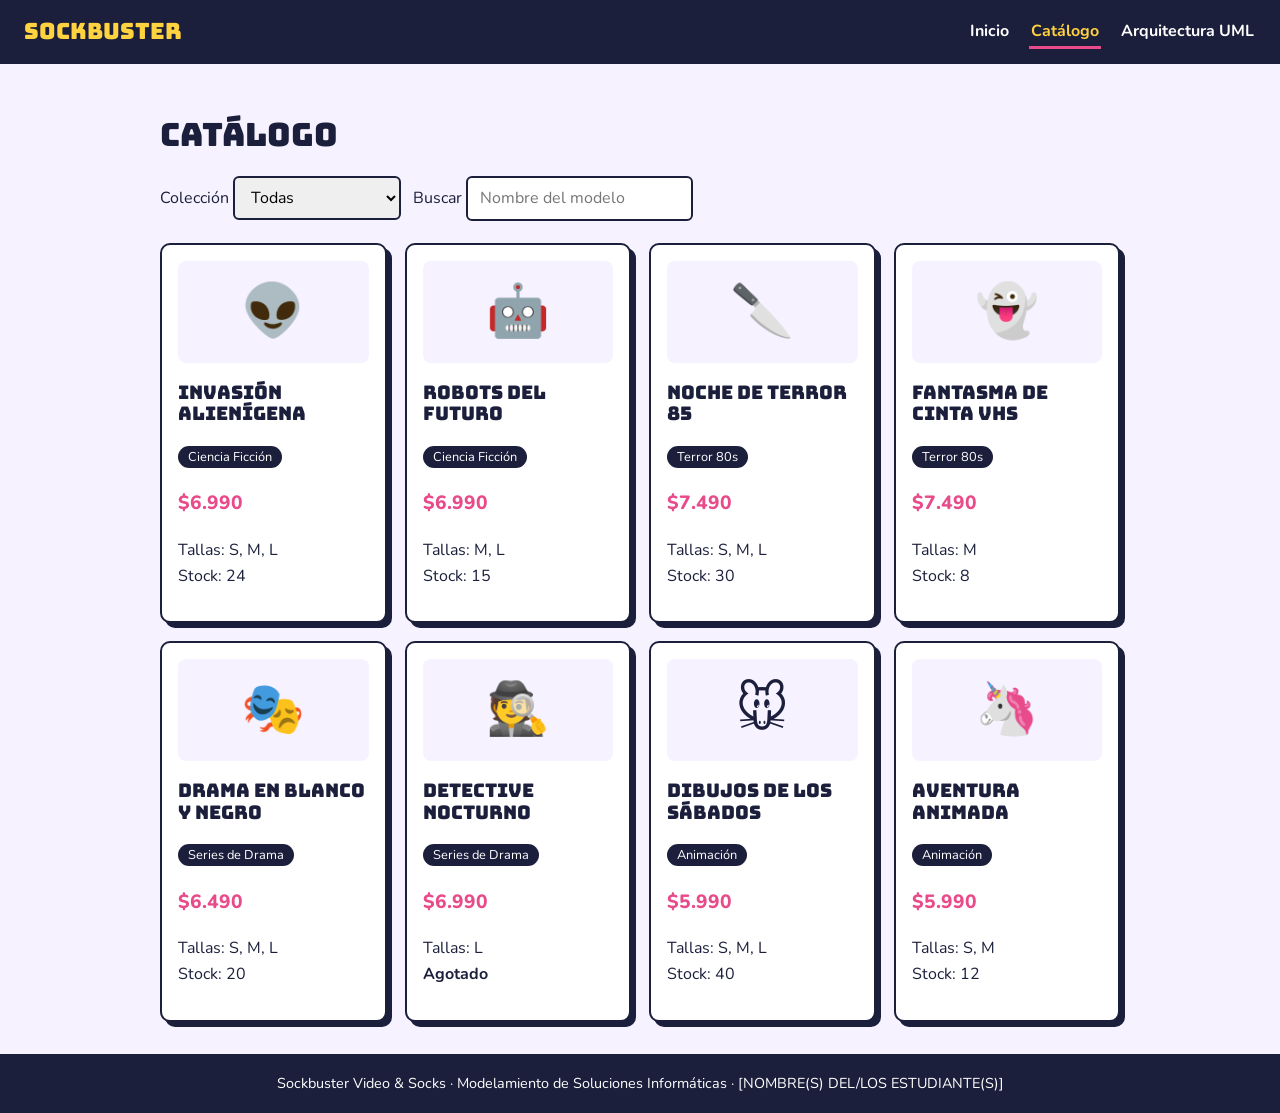
==== catalogo.html @ 6f68cc79 "Add files via upload" ====
<!DOCTYPE html><html lang="es"><head><meta charset="utf-8"><meta name="viewport" content="width=device-width,initial-scale=1"><link rel="stylesheet" href="style.css"><link href="https://fonts.googleapis.com/css2?family=Bungee&family=Nunito:wght@400;800&display=swap" rel="stylesheet"><title>Catálogo | Sockbuster</title></head><body>
<header><a class="logo" href="index.html">SOCKBUSTER</a><nav><a  href="index.html">Inicio</a><a class="on" href="catalogo.html">Catálogo</a><a  href="diagramas.html">Arquitectura UML</a></nav></header>
<main><h1>Catálogo</h1>
<div class="filters">
<label>Colección <select id="cat"><option value="">Todas</option></select></label>
<label>Buscar <input id="q" type="search" placeholder="Nombre del modelo"></label></div>
<div class="grid" id="lista" aria-live="polite"></div></main>
<script>
const P=[
{n:"Invasión Alienígena",c:"Ciencia Ficción",e:"👽",p:6990,s:24,t:["S","M","L"]},
{n:"Robots del Futuro",c:"Ciencia Ficción",e:"🤖",p:6990,s:15,t:["M","L"]},
{n:"Noche de Terror 85",c:"Terror 80s",e:"🔪",p:7490,s:30,t:["S","M","L"]},
{n:"Fantasma de Cinta VHS",c:"Terror 80s",e:"👻",p:7490,s:8,t:["M"]},
{n:"Drama en Blanco y Negro",c:"Series de Drama",e:"🎭",p:6490,s:20,t:["S","M","L"]},
{n:"Detective Nocturno",c:"Series de Drama",e:"🕵️",p:6990,s:0,t:["L"]},
{n:"Dibujos de los Sábados",c:"Animación",e:"🐭",p:5990,s:40,t:["S","M","L"]},
{n:"Aventura Animada",c:"Animación",e:"🦄",p:5990,s:12,t:["S","M"]}];
const $=id=>document.getElementById(id),cat=$("cat"),q=$("q"),L=$("lista");
[...new Set(P.map(x=>x.c))].forEach(c=>cat.add(new Option(c,c)));
function pintar(){
 const f=P.filter(x=>(!cat.value||x.c===cat.value)&&x.n.toLowerCase().includes(q.value.toLowerCase()));
 L.innerHTML=f.length?f.map(x=>`<article class="card"><div class="foto" aria-hidden="true">${x.e}</div><h3>${x.n}</h3><span class="tag">${x.c}</span><p class="price">$${x.p.toLocaleString("es-CL")}</p><p>Tallas: ${x.t.join(", ")}<br>${x.s?"Stock: "+x.s:"<strong>Agotado</strong>"}</p></article>`).join(""):"<p>No hay calcetines que coincidan. Prueba con otra colección.</p>";}
cat.onchange=q.oninput=pintar;pintar();
</script>
<footer>Sockbuster Video &amp; Socks · Modelamiento de Soluciones Informáticas · [NOMBRE(S) DEL/LOS ESTUDIANTE(S)]</footer></body></html>
---- style.css ----
:root{--bg:#f6f2ff;--ink:#1b1f3b;--navy:#1b1f3b;--yellow:#ffd23f;--pink:#e84a8a;--card:#fff}
*{box-sizing:border-box}
body{margin:0;font-family:'Nunito',system-ui,sans-serif;background:var(--bg);color:var(--ink);line-height:1.6}
h1,h2,h3{font-family:'Bungee',Impact,sans-serif;font-weight:400;line-height:1.15}
header{background:var(--navy);padding:14px 24px;display:flex;flex-wrap:wrap;gap:16px;align-items:center;justify-content:space-between}
.logo{font-family:'Bungee',Impact,sans-serif;color:var(--yellow);font-size:1.4rem;text-decoration:none}
nav a{color:#fff;margin-left:18px;text-decoration:none;font-weight:700;padding:4px 2px}
nav a:hover,nav a.on{color:var(--yellow);border-bottom:3px solid var(--pink)}
a:focus-visible,button:focus-visible,select:focus-visible,input:focus-visible{outline:3px solid var(--pink);outline-offset:2px}
.hero{background:var(--navy);color:#fff;padding:64px 24px;text-align:center;border-bottom:8px solid var(--yellow)}
.hero h1{font-size:clamp(2rem,7vw,4.2rem);margin:0 0 12px;color:var(--yellow);text-shadow:4px 4px 0 var(--pink)}
.hero p{max-width:60ch;margin:0 auto 20px}
.btn{display:inline-block;background:var(--pink);color:#fff;padding:10px 22px;border-radius:6px;font-weight:800;text-decoration:none;border:0;cursor:pointer}
main{max-width:1000px;margin:0 auto;padding:32px 20px}
.team{background:var(--yellow);padding:16px;border-radius:8px;display:inline-block;margin-top:8px}
.grid{display:grid;grid-template-columns:repeat(auto-fill,minmax(210px,1fr));gap:18px}
.card{background:var(--card);border:2px solid var(--navy);border-radius:10px;padding:16px;box-shadow:5px 5px 0 var(--navy)}
.card .foto{font-size:3.2rem;text-align:center;background:var(--bg);border-radius:8px;padding:10px}
.tag{font-size:.8rem;background:var(--navy);color:#fff;border-radius:99px;padding:2px 10px}
.price{font-weight:800;color:var(--pink);font-size:1.2rem}
.filters{display:flex;flex-wrap:wrap;gap:12px;margin-bottom:22px}
.filters select,.filters input{padding:8px 12px;border:2px solid var(--navy);border-radius:6px;font:inherit}
.view{background:var(--card);border-left:8px solid var(--pink);border-radius:8px;padding:8px 22px 20px;margin-bottom:28px}
.mermaid{overflow-x:auto;background:#fff;padding:10px;border:1px solid #ccc;border-radius:6px}
footer{background:var(--navy);color:#fff;text-align:center;padding:18px;font-size:.9rem}
@media(prefers-reduced-motion:no-preference){.card{transition:transform .15s}.card:hover{transform:translate(-2px,-2px)}}
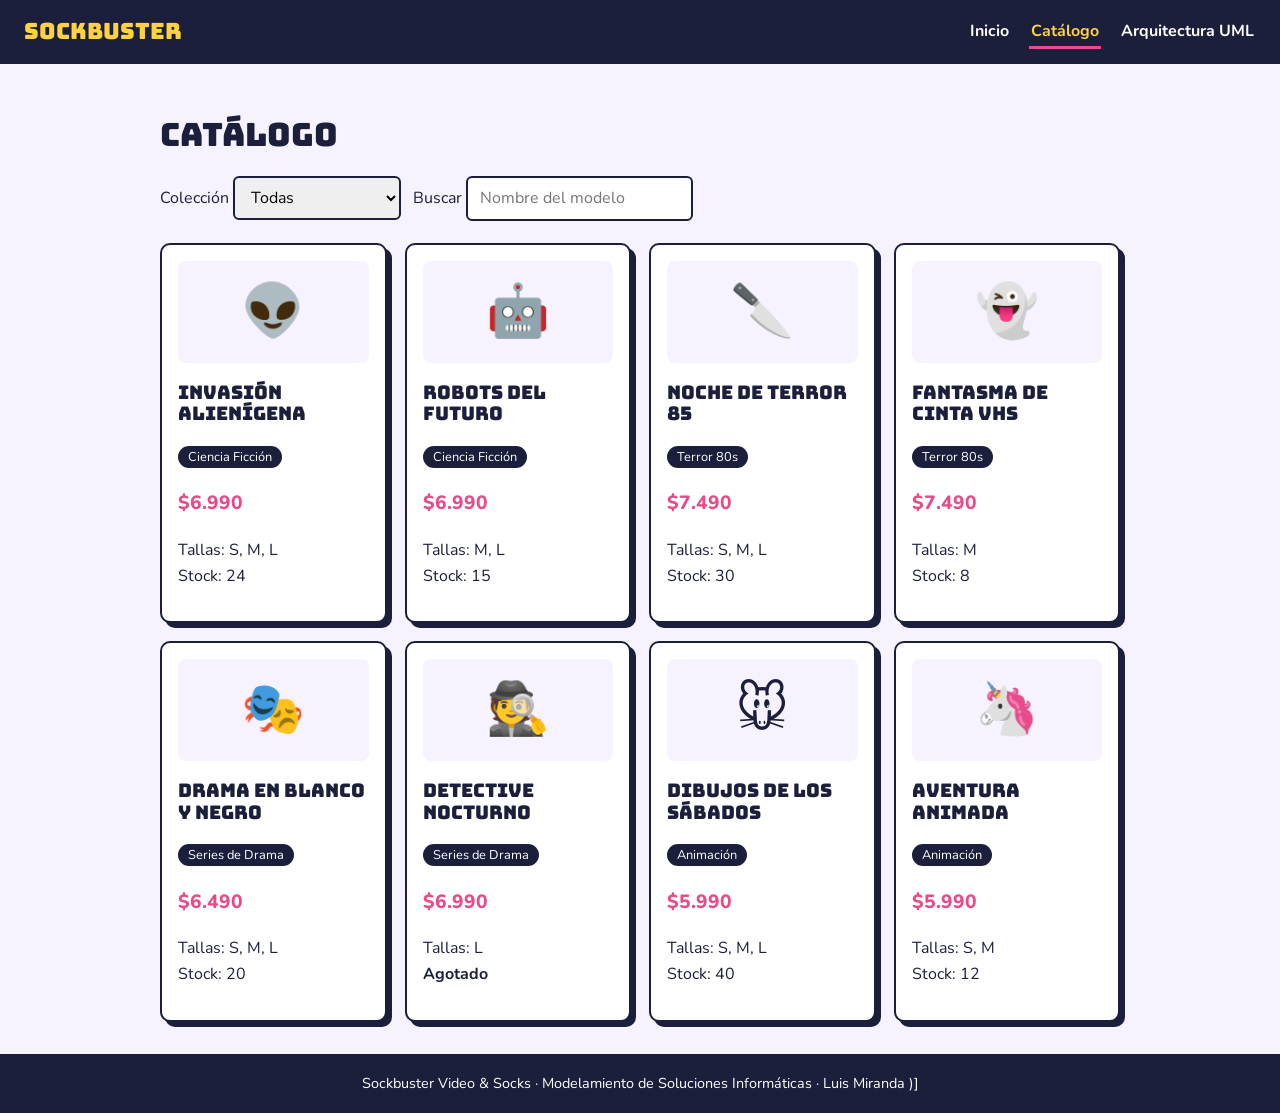
==== commit 4a66fa9d: "Update catalogo.html" ====
--- a/catalogo.html
+++ b/catalogo.html
@@ -22,4 +22,4 @@
  L.innerHTML=f.length?f.map(x=>`<article class="card"><div class="foto" aria-hidden="true">${x.e}</div><h3>${x.n}</h3><span class="tag">${x.c}</span><p class="price">$${x.p.toLocaleString("es-CL")}</p><p>Tallas: ${x.t.join(", ")}<br>${x.s?"Stock: "+x.s:"<strong>Agotado</strong>"}</p></article>`).join(""):"<p>No hay calcetines que coincidan. Prueba con otra colección.</p>";}
 cat.onchange=q.oninput=pintar;pintar();
 </script>
-<footer>Sockbuster Video &amp; Socks · Modelamiento de Soluciones Informáticas · [NOMBRE(S) DEL/LOS ESTUDIANTE(S)]</footer></body></html>
+<footer>Sockbuster Video &amp; Socks · Modelamiento de Soluciones Informáticas · Luis Miranda )]</footer></body></html>
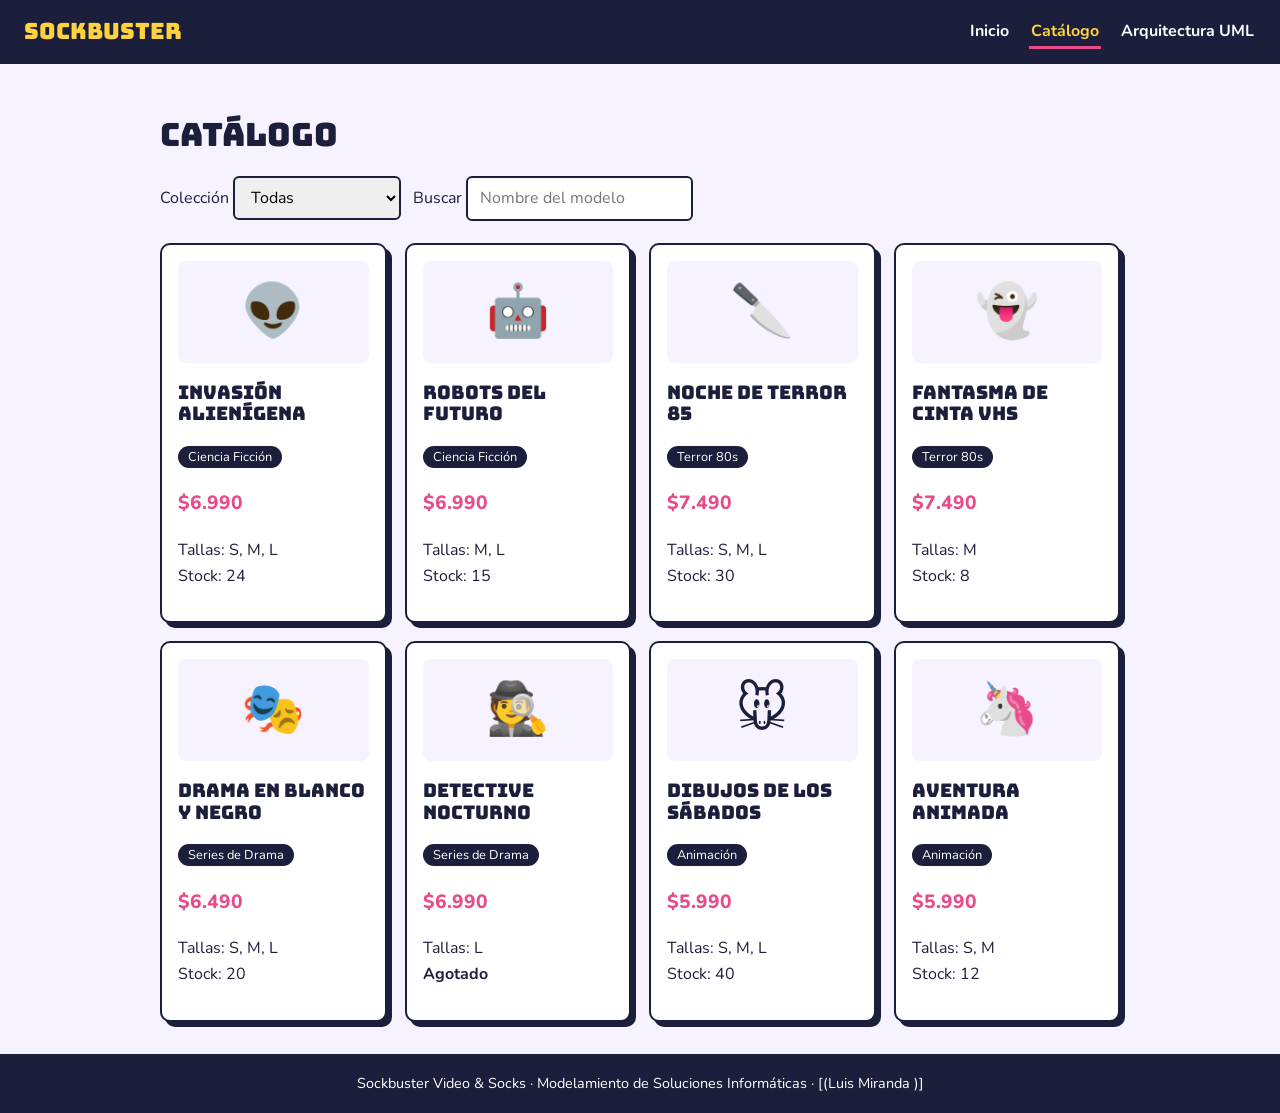
==== commit a750ea9b: "Update catalogo.html" ====
--- a/catalogo.html
+++ b/catalogo.html
@@ -22,4 +22,4 @@
  L.innerHTML=f.length?f.map(x=>`<article class="card"><div class="foto" aria-hidden="true">${x.e}</div><h3>${x.n}</h3><span class="tag">${x.c}</span><p class="price">$${x.p.toLocaleString("es-CL")}</p><p>Tallas: ${x.t.join(", ")}<br>${x.s?"Stock: "+x.s:"<strong>Agotado</strong>"}</p></article>`).join(""):"<p>No hay calcetines que coincidan. Prueba con otra colección.</p>";}
 cat.onchange=q.oninput=pintar;pintar();
 </script>
-<footer>Sockbuster Video &amp; Socks · Modelamiento de Soluciones Informáticas · Luis Miranda )]</footer></body></html>
+<footer>Sockbuster Video &amp; Socks · Modelamiento de Soluciones Informáticas · [(Luis Miranda )]</footer></body></html>
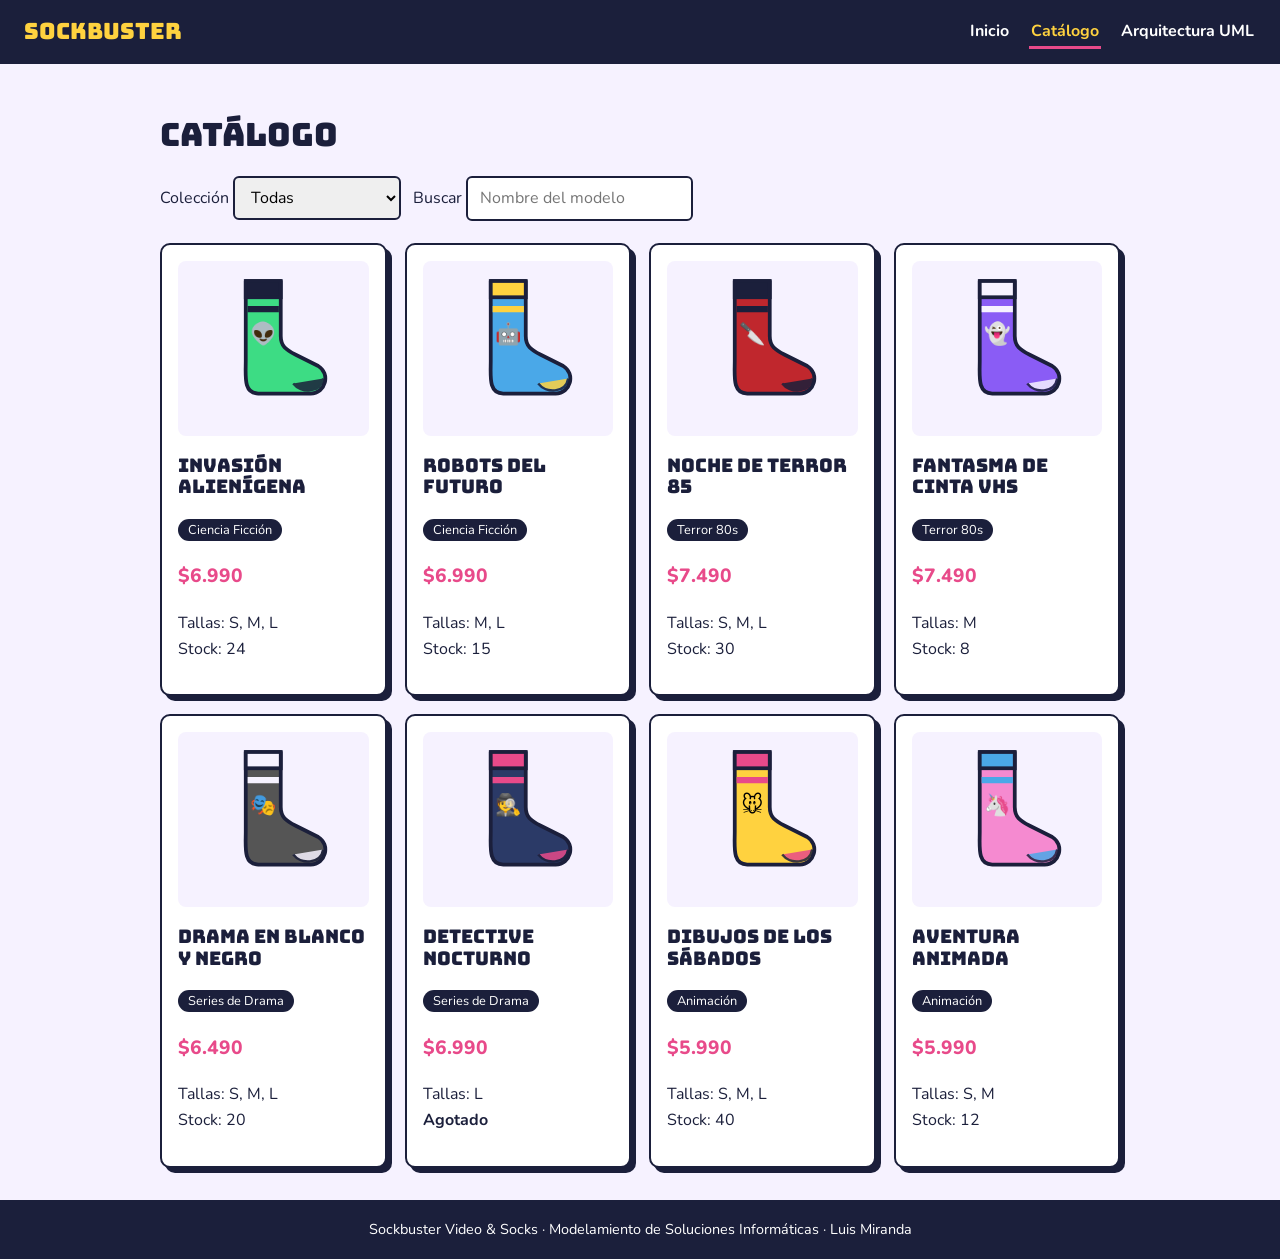
==== commit 76a3352e: "Update catalogo.html" ====
--- a/catalogo.html
+++ b/catalogo.html
@@ -1,5 +1,5 @@
 <!DOCTYPE html><html lang="es"><head><meta charset="utf-8"><meta name="viewport" content="width=device-width,initial-scale=1"><link rel="stylesheet" href="style.css"><link href="https://fonts.googleapis.com/css2?family=Bungee&family=Nunito:wght@400;800&display=swap" rel="stylesheet"><title>Catálogo | Sockbuster</title></head><body>
-<header><a class="logo" href="index.html">SOCKBUSTER</a><nav><a  href="index.html">Inicio</a><a class="on" href="catalogo.html">Catálogo</a><a  href="diagramas.html">Arquitectura UML</a></nav></header>
+<header><a class="logo" href="index.html">SOCKBUSTER</a><nav><a href="index.html">Inicio</a><a class="on" href="catalogo.html">Catálogo</a><a href="diagramas.html">Arquitectura UML</a></nav></header>
 <main><h1>Catálogo</h1>
 <div class="filters">
 <label>Colección <select id="cat"><option value="">Todas</option></select></label>
@@ -7,19 +7,25 @@
 <div class="grid" id="lista" aria-live="polite"></div></main>
 <script>
 const P=[
-{n:"Invasión Alienígena",c:"Ciencia Ficción",e:"👽",p:6990,s:24,t:["S","M","L"]},
-{n:"Robots del Futuro",c:"Ciencia Ficción",e:"🤖",p:6990,s:15,t:["M","L"]},
-{n:"Noche de Terror 85",c:"Terror 80s",e:"🔪",p:7490,s:30,t:["S","M","L"]},
-{n:"Fantasma de Cinta VHS",c:"Terror 80s",e:"👻",p:7490,s:8,t:["M"]},
-{n:"Drama en Blanco y Negro",c:"Series de Drama",e:"🎭",p:6490,s:20,t:["S","M","L"]},
-{n:"Detective Nocturno",c:"Series de Drama",e:"🕵️",p:6990,s:0,t:["L"]},
-{n:"Dibujos de los Sábados",c:"Animación",e:"🐭",p:5990,s:40,t:["S","M","L"]},
-{n:"Aventura Animada",c:"Animación",e:"🦄",p:5990,s:12,t:["S","M"]}];
+{n:"Invasión Alienígena",c:"Ciencia Ficción",e:"👽",a:"#3ddc84",b:"#1b1f3b",p:6990,s:24,t:["S","M","L"]},
+{n:"Robots del Futuro",c:"Ciencia Ficción",e:"🤖",a:"#4aa8e8",b:"#ffd23f",p:6990,s:15,t:["M","L"]},
+{n:"Noche de Terror 85",c:"Terror 80s",e:"🔪",a:"#c0272d",b:"#1b1f3b",p:7490,s:30,t:["S","M","L"]},
+{n:"Fantasma de Cinta VHS",c:"Terror 80s",e:"👻",a:"#8a5cf5",b:"#f6f2ff",p:7490,s:8,t:["M"]},
+{n:"Drama en Blanco y Negro",c:"Series de Drama",e:"🎭",a:"#555",b:"#f6f2ff",p:6490,s:20,t:["S","M","L"]},
+{n:"Detective Nocturno",c:"Series de Drama",e:"🕵️",a:"#2b3a67",b:"#e84a8a",p:6990,s:0,t:["L"]},
+{n:"Dibujos de los Sábados",c:"Animación",e:"🐭",a:"#ffd23f",b:"#e84a8a",p:5990,s:40,t:["S","M","L"]},
+{n:"Aventura Animada",c:"Animación",e:"🦄",a:"#f58ad0",b:"#4aa8e8",p:5990,s:12,t:["S","M"]}];
+function sock(x){return `<svg viewBox="0 0 100 104" role="img" aria-label="Calcetín ${x.n}" style="width:100%;height:130px">
+<path d="M28 8H56V52C56 60 60 63 68 67L86 76C96 82 92 98 80 98H38C26 98 28 84 28 72Z" fill="${x.a}" stroke="#1b1f3b" stroke-width="3" stroke-linejoin="round"/>
+<rect x="28" y="8" width="28" height="13" fill="${x.b}" stroke="#1b1f3b" stroke-width="3"/>
+<rect x="29.5" y="28" width="25" height="5" fill="${x.b}"/>
+<path d="M66 90C72 98 88 98 90 86" fill="${x.b}" stroke="#1b1f3b" stroke-width="2" opacity=".85"/>
+<text x="42" y="56" font-size="17" text-anchor="middle">${x.e}</text></svg>`}
 const $=id=>document.getElementById(id),cat=$("cat"),q=$("q"),L=$("lista");
 [...new Set(P.map(x=>x.c))].forEach(c=>cat.add(new Option(c,c)));
 function pintar(){
  const f=P.filter(x=>(!cat.value||x.c===cat.value)&&x.n.toLowerCase().includes(q.value.toLowerCase()));
- L.innerHTML=f.length?f.map(x=>`<article class="card"><div class="foto" aria-hidden="true">${x.e}</div><h3>${x.n}</h3><span class="tag">${x.c}</span><p class="price">$${x.p.toLocaleString("es-CL")}</p><p>Tallas: ${x.t.join(", ")}<br>${x.s?"Stock: "+x.s:"<strong>Agotado</strong>"}</p></article>`).join(""):"<p>No hay calcetines que coincidan. Prueba con otra colección.</p>";}
+ L.innerHTML=f.length?f.map(x=>`<article class="card"><div class="foto">${sock(x)}</div><h3>${x.n}</h3><span class="tag">${x.c}</span><p class="price">$${x.p.toLocaleString("es-CL")}</p><p>Tallas: ${x.t.join(", ")}<br>${x.s?"Stock: "+x.s:"<strong>Agotado</strong>"}</p></article>`).join(""):"<p>No hay calcetines que coincidan. Prueba con otra colección.</p>";}
 cat.onchange=q.oninput=pintar;pintar();
 </script>
-<footer>Sockbuster Video &amp; Socks · Modelamiento de Soluciones Informáticas · [(Luis Miranda )]</footer></body></html>
+<footer>Sockbuster Video &amp; Socks · Modelamiento de Soluciones Informáticas · Luis Miranda</footer></body></html>
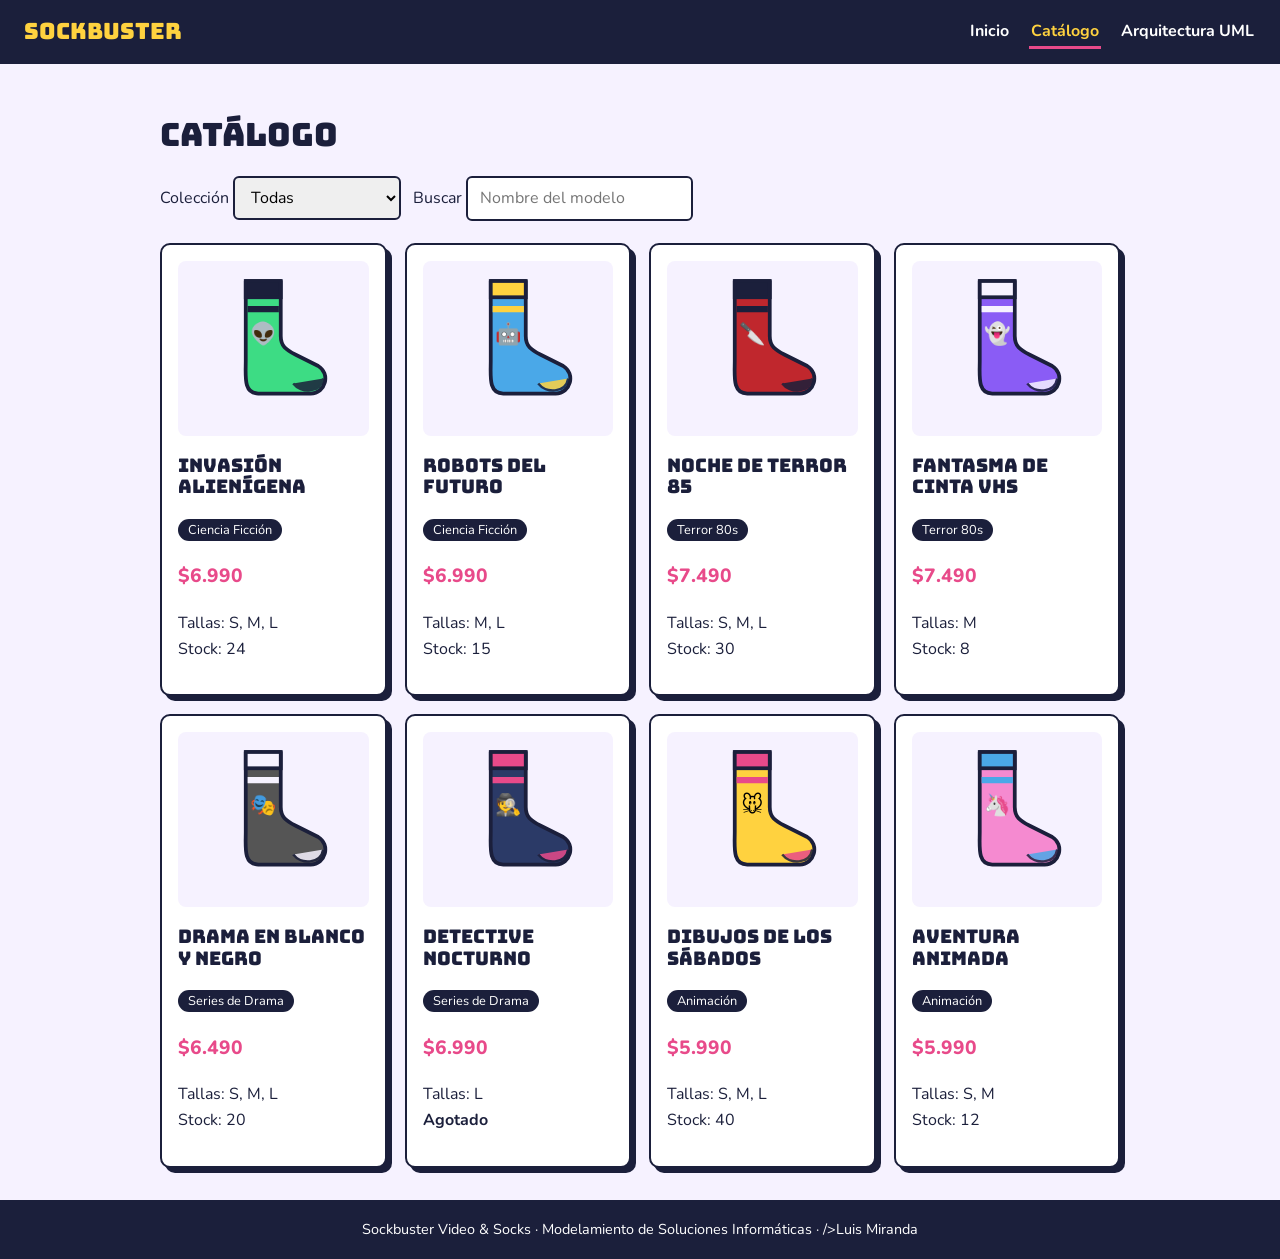
==== commit e6412d5d: "Update catalogo.html" ====
--- a/catalogo.html
+++ b/catalogo.html
@@ -28,4 +28,4 @@
  L.innerHTML=f.length?f.map(x=>`<article class="card"><div class="foto">${sock(x)}</div><h3>${x.n}</h3><span class="tag">${x.c}</span><p class="price">$${x.p.toLocaleString("es-CL")}</p><p>Tallas: ${x.t.join(", ")}<br>${x.s?"Stock: "+x.s:"<strong>Agotado</strong>"}</p></article>`).join(""):"<p>No hay calcetines que coincidan. Prueba con otra colección.</p>";}
 cat.onchange=q.oninput=pintar;pintar();
 </script>
-<footer>Sockbuster Video &amp; Socks · Modelamiento de Soluciones Informáticas · Luis Miranda</footer></body></html>
+<footer>Sockbuster Video &amp; Socks · Modelamiento de Soluciones Informáticas · />Luis Miranda</footer></body></html>
